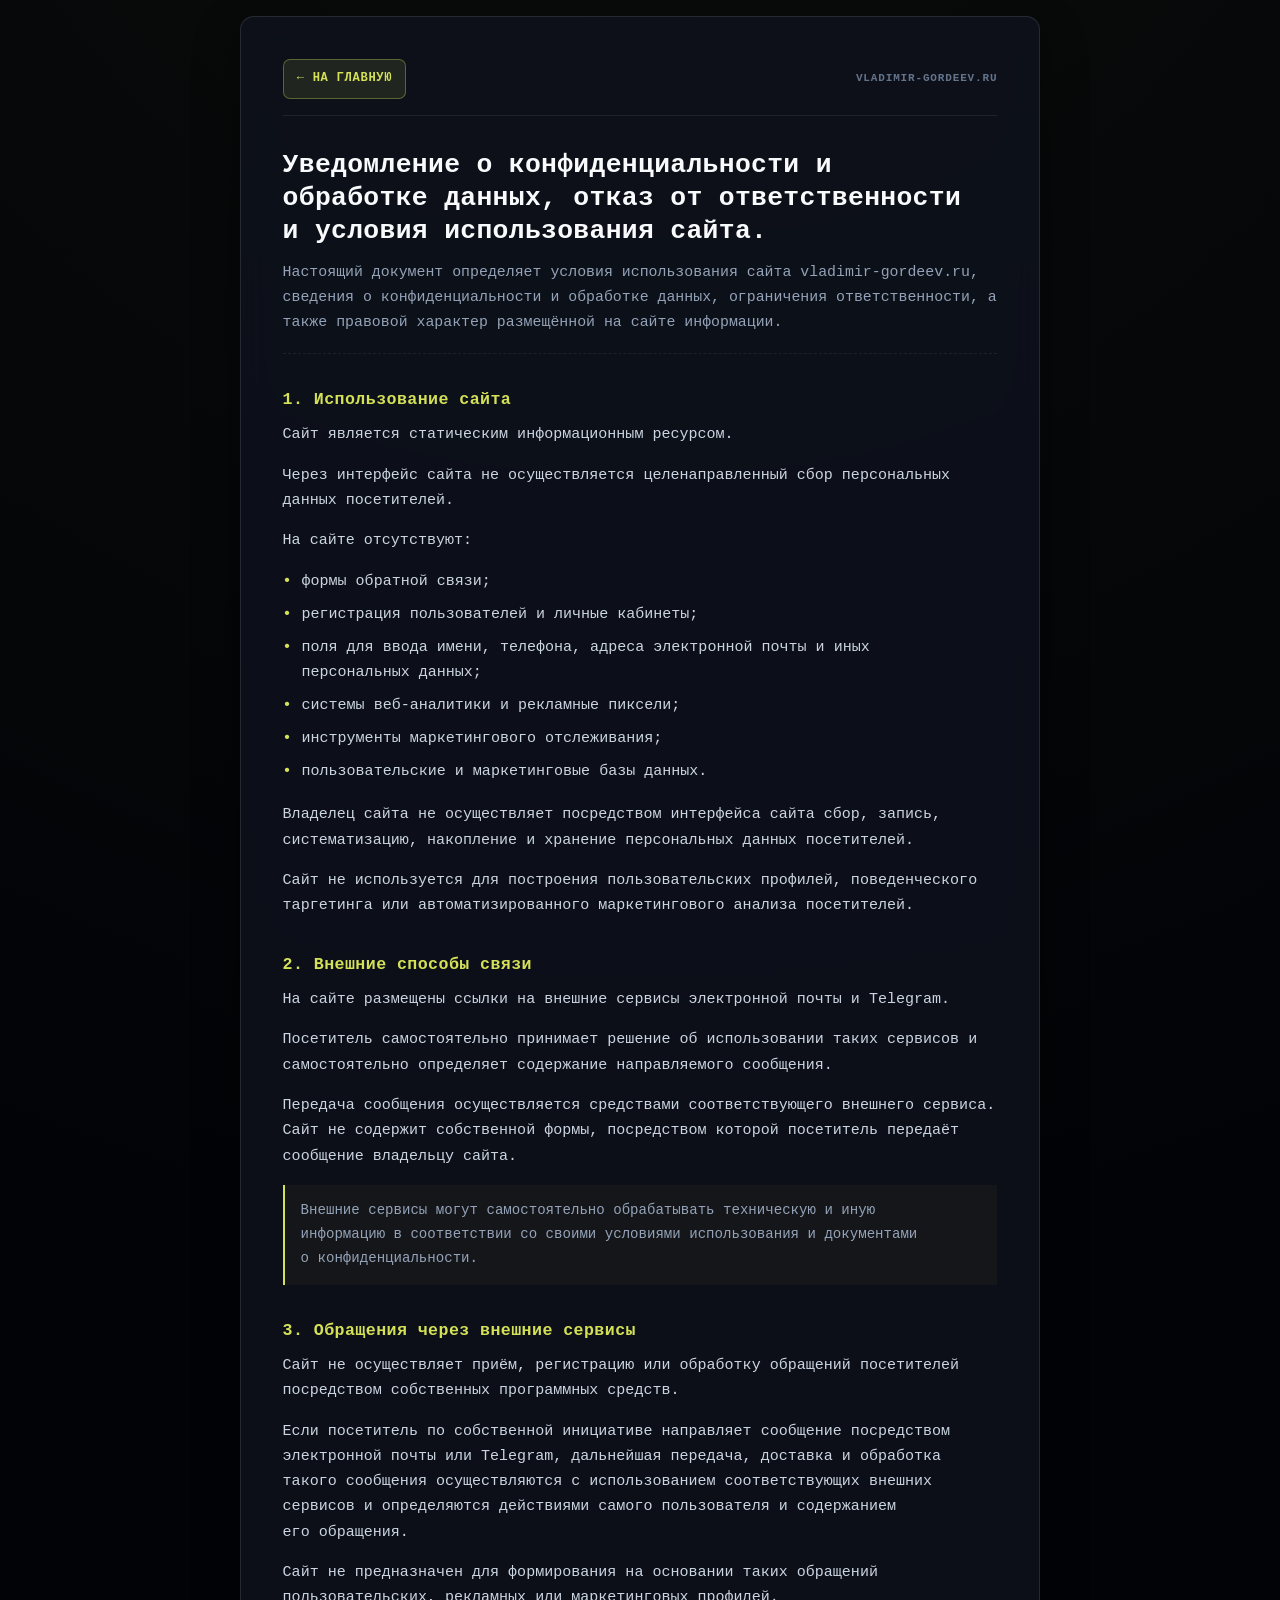
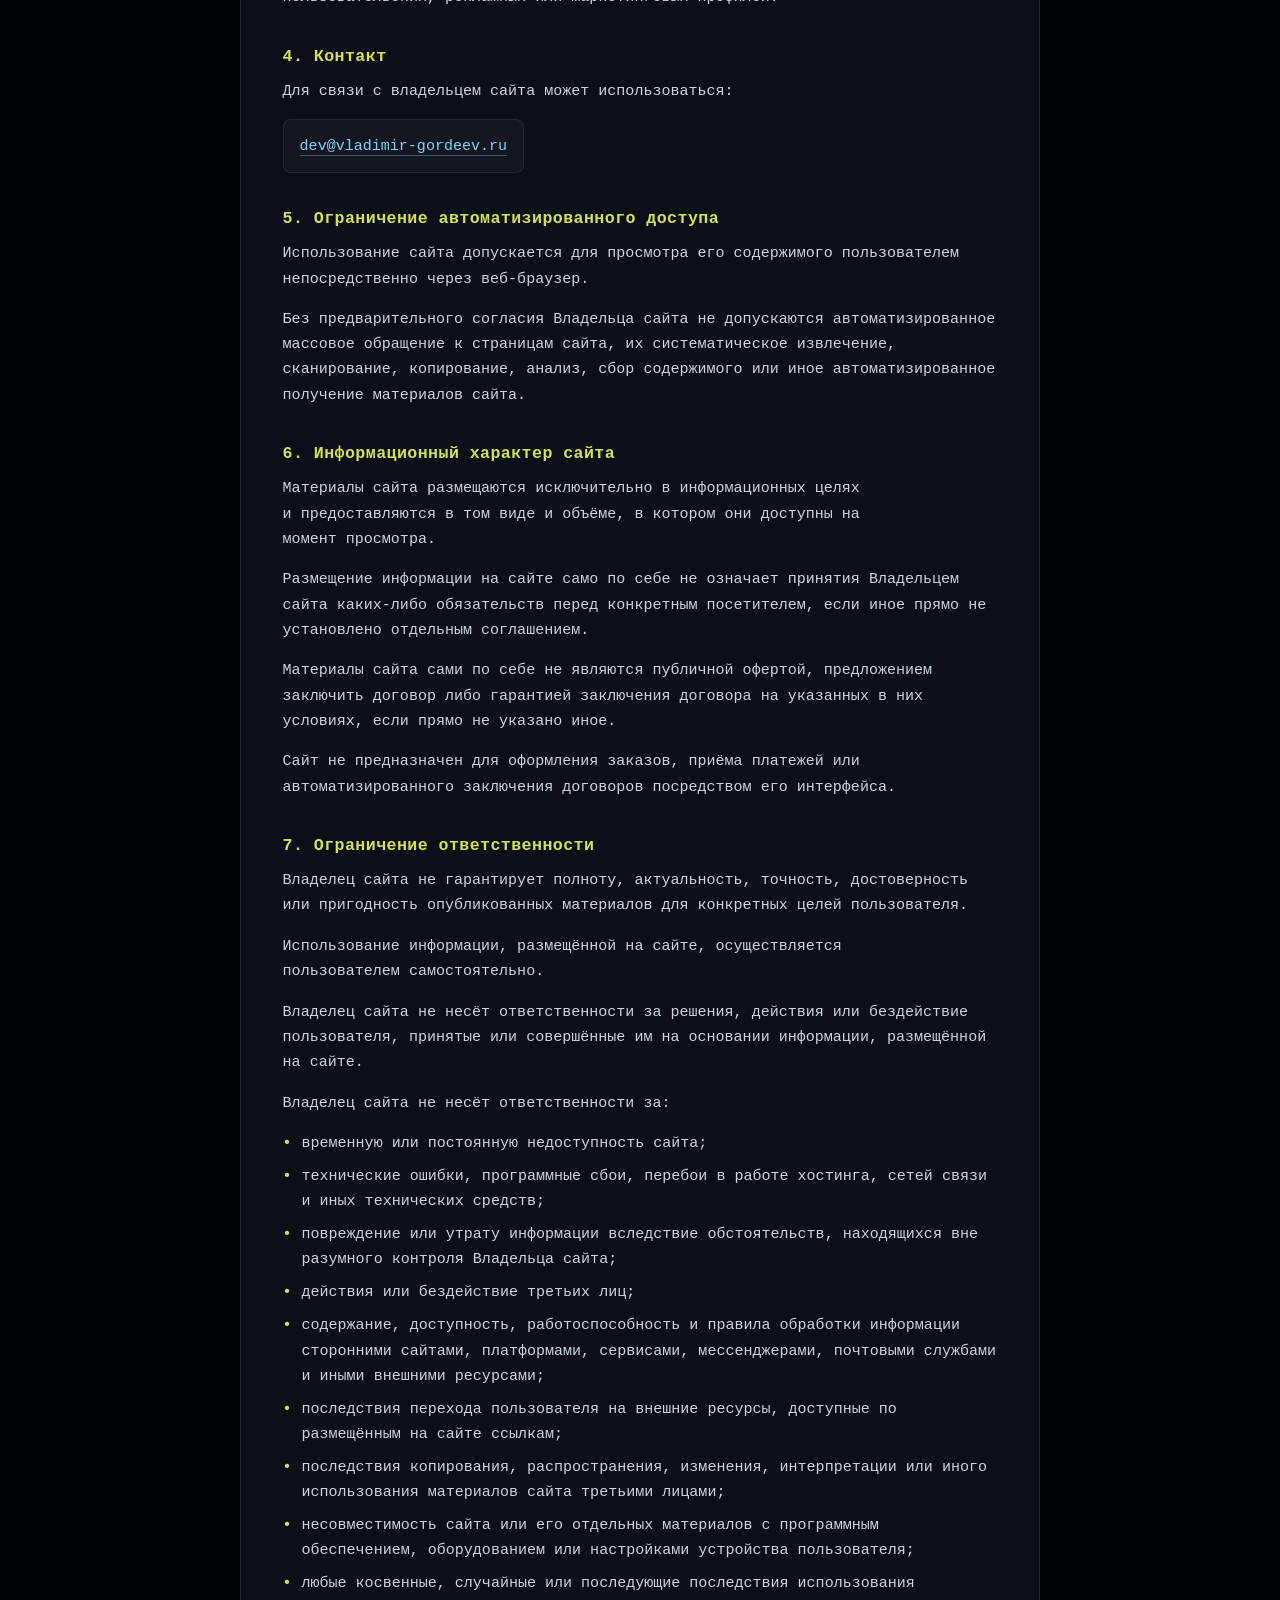
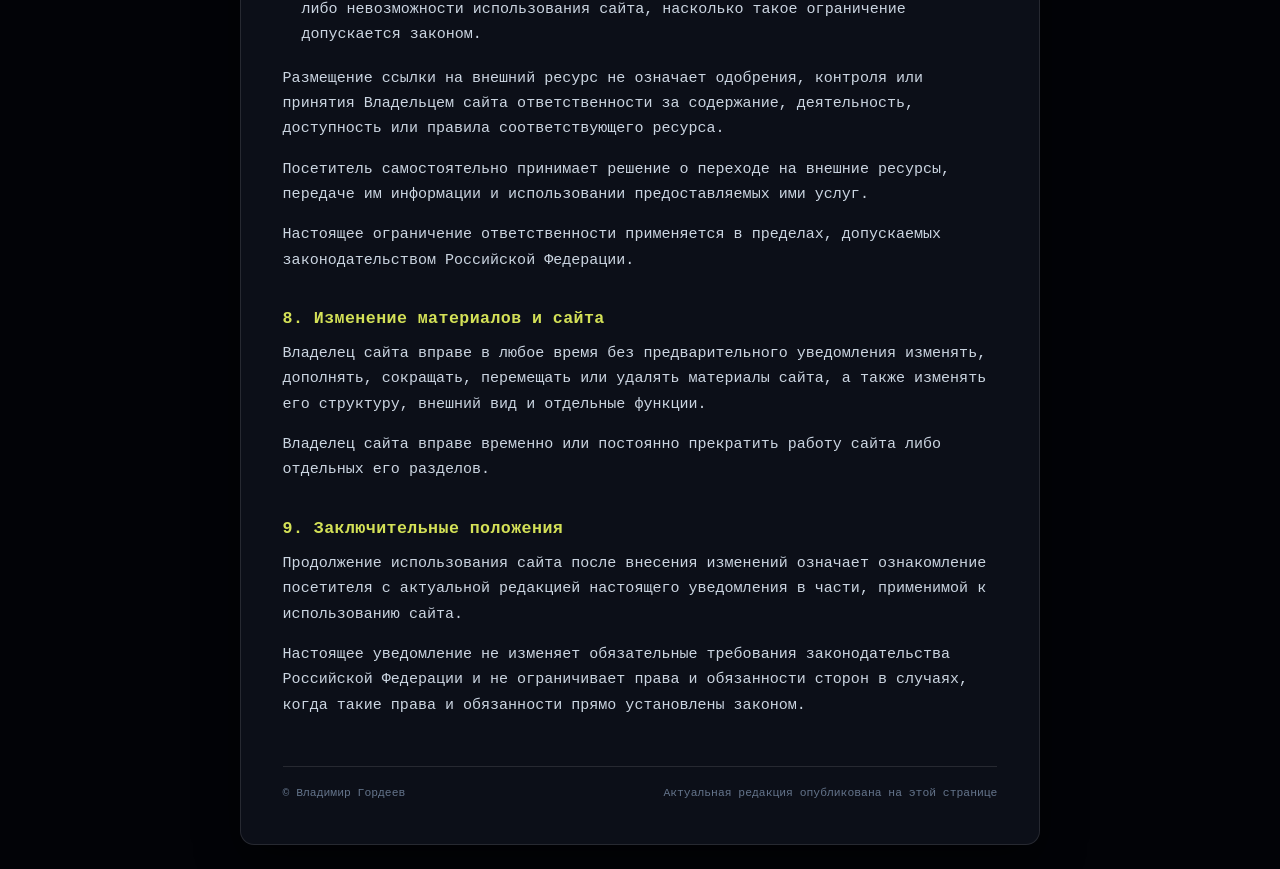
==== privacy.html @ 222e79b0 "2 2" ====
<!DOCTYPE html>
<html lang="ru">
<head>
  <meta charset="UTF-8">

  <meta
    name="viewport"
    content="width=device-width, initial-scale=1, viewport-fit=cover"
  >

  <meta
    name="robots"
    content="noindex, nofollow"
  >

  <meta
    name="referrer"
    content="no-referrer"
  >

  <meta
    name="theme-color"
    content="#020307"
  >

  <title>Уведомление о конфиденциальности // vladimir-gordeev.ru</title>

  <style>
    :root {
      color-scheme: dark;

      --bg: #020307;
      --panel: rgba(14, 18, 28, 0.88);
      --panel-soft: rgba(255, 255, 255, 0.035);

      --text: #cbd5e1;
      --text-soft: #94a3b8;
      --text-muted: #64748b;
      --heading: #f8fafc;

      --accent: #d4e157;
      --accent-soft: rgba(212, 225, 87, 0.10);
      --accent-border: rgba(212, 225, 87, 0.34);

      --link: #7dd3fc;
      --link-hover: #bae6fd;

      --border: rgba(255, 255, 255, 0.11);
      --border-soft: rgba(255, 255, 255, 0.075);

      --radius: 14px;
      --content-width: 800px;
    }

    :where(*, *::before, *::after) {
      box-sizing: border-box;
    }

    html {
      min-width: 320px;
      background: var(--bg);
      scroll-behavior: smooth;
    }

    body {
      min-width: 320px;
      min-height: 100vh;
      min-height: 100dvh;

      margin: 0;

      background:
        radial-gradient(
          circle at 50% -10%,
          rgba(212, 225, 87, 0.045),
          transparent 38%
        ),
        var(--bg);

      color: var(--text);

      font-family:
        ui-monospace,
        SFMono-Regular,
        Menlo,
        Monaco,
        Consolas,
        "Liberation Mono",
        "Courier New",
        monospace;

      font-size: clamp(
        0.84rem,
        0.8rem + 0.18vw,
        0.94rem
      );

      line-height: 1.68;

      padding-block-start:
        max(1rem, env(safe-area-inset-top));

      padding-block-end:
        max(1.5rem, env(safe-area-inset-bottom));

      padding-inline-start:
        max(0.85rem, env(safe-area-inset-left));

      padding-inline-end:
        max(0.85rem, env(safe-area-inset-right));

      overflow-x: hidden;
      text-rendering: optimizeLegibility;
      -webkit-font-smoothing: antialiased;
    }

    a {
      -webkit-tap-highlight-color: transparent;
    }

    .page {
      width: 100%;
      max-width: var(--content-width);
      margin-inline: auto;
    }

    .container {
      width: 100%;
      min-width: 0;

      background: var(--panel);

      border: 1px solid var(--border);
      border-radius: var(--radius);

      padding-block:
        clamp(1.05rem, 3.5vw, 2.6rem);

      padding-inline:
        clamp(1rem, 4vw, 2.6rem);

      box-shadow:
        0 18px 45px rgba(0, 0, 0, 0.48);

      backdrop-filter: blur(16px);
      -webkit-backdrop-filter: blur(16px);
    }

    .header-nav {
      display: flex;
      align-items: center;
      justify-content: space-between;
      gap: 1rem;

      margin-block-end: clamp(1.5rem, 4vw, 2.1rem);
      padding-block-end: 1rem;

      border-block-end: 1px solid var(--border-soft);
    }

    .btn-back {
      display: inline-flex;
      align-items: center;
      justify-content: center;
      gap: 0.4rem;

      min-height: 40px;

      padding-block: 0.48rem;
      padding-inline: 0.82rem;

      border: 1px solid var(--accent-border);
      border-radius: 7px;

      background: var(--accent-soft);

      color: var(--accent);
      text-decoration: none;

      font-size: 0.76rem;
      font-weight: 700;
      letter-spacing: 0.055em;
      text-transform: uppercase;

      transition:
        background-color 0.18s ease,
        border-color 0.18s ease,
        transform 0.14s ease;
    }

    .btn-back:hover {
      background: rgba(212, 225, 87, 0.17);
      border-color: rgba(212, 225, 87, 0.72);
      transform: translateY(-1px);
    }

    .btn-back:active {
      transform: translateY(0);
    }

    .btn-back:focus-visible,
    .text-link:focus-visible {
      outline: 2px solid var(--link);
      outline-offset: 3px;
    }

    .doc-badge {
      min-width: 0;

      color: var(--text-muted);

      font-size: 0.69rem;
      font-weight: 600;
      letter-spacing: 0.075em;
      text-transform: uppercase;

      text-align: right;

      overflow-wrap: anywhere;
    }

    h1 {
      margin: 0 0 0.8rem;

      color: var(--heading);

      font-size:
        clamp(
          1.22rem,
          2.2vw,
          1.65rem
        );

      line-height: 1.24;
      letter-spacing: 0.012em;

      text-wrap: balance;
    }

    .lead-text {
      margin: 0 0 clamp(1.65rem, 4vw, 2.2rem);

      padding-block-end: 1.1rem;

      border-block-end: 1px dashed var(--border-soft);

      color: var(--text-soft);

      font-size: clamp(
        0.86rem,
        0.83rem + 0.15vw,
        0.93rem
      );

      text-wrap: pretty;
    }

    section {
      min-width: 0;
    }

    h2 {
      margin-block:
        clamp(1.7rem, 4vw, 2.2rem)
        0.72rem;

      color: var(--accent);

      font-size:
        clamp(
          0.98rem,
          1.3vw,
          1.12rem
        );

      line-height: 1.3;
      letter-spacing: 0.025em;
    }

    section:first-of-type h2 {
      margin-block-start: 0;
    }

    p {
      margin-block: 0 0.95rem;

      color: var(--text);

      overflow-wrap: anywhere;
      text-wrap: pretty;
    }

    ul {
      margin-block:
        0.15rem
        1.15rem;

      padding: 0;

      list-style: none;
    }

    li {
      position: relative;

      margin-block-end: 0.48rem;
      padding-inline-start: 1.18rem;

      color: var(--text);

      overflow-wrap: anywhere;
      text-wrap: pretty;
    }

    li:last-child {
      margin-block-end: 0;
    }

    li::before {
      content: "•";

      position: absolute;
      inset-inline-start: 0;
      inset-block-start: 0;

      color: var(--accent);
      font-weight: 700;
    }

    .text-link {
      display: inline;

      color: var(--link);
      text-decoration: none;

      border-block-end:
        1px solid rgba(125, 211, 252, 0.38);

      overflow-wrap: anywhere;

      transition:
        color 0.18s ease,
        border-color 0.18s ease;
    }

    .text-link:hover {
      color: var(--link-hover);
      border-color: var(--link-hover);
    }

    .contact-card {
      width: fit-content;
      max-width: 100%;

      margin-block:
        0.85rem 1.35rem;

      padding-block: 0.82rem;
      padding-inline: 1rem;

      background: var(--panel-soft);

      border: 1px solid var(--border-soft);
      border-radius: 8px;

      overflow-wrap: anywhere;
    }

    .notice {
      margin-block: 1rem 1.15rem;

      padding-block: 0.9rem;
      padding-inline: 1rem;

      border-inline-start: 2px solid var(--accent);
      background: rgba(212, 225, 87, 0.035);

      color: var(--text-soft);

      font-size: 0.88rem;

      overflow-wrap: anywhere;
      text-wrap: pretty;
    }

    .footer-note {
      display: flex;
      align-items: flex-start;
      justify-content: space-between;

      gap: 0.8rem 1.5rem;
      flex-wrap: wrap;

      margin-block-start: clamp(2.3rem, 5vw, 3rem);
      padding-block-start: 1.15rem;

      border-block-start: 1px solid var(--border);

      color: var(--text-muted);

      font-size: 0.71rem;
      line-height: 1.5;
    }

    .footer-note span {
      max-width: 100%;
      overflow-wrap: anywhere;
    }

    @media (max-width: 560px) {
      body {
        font-size: 0.86rem;
      }

      .container {
        border-radius: 11px;
        padding-inline: 1rem;
      }

      .header-nav {
        align-items: flex-start;
      }

      .doc-badge {
        max-width: 45%;
      }

      h1 {
        font-size: 1.23rem;
      }

      h2 {
        font-size: 1rem;
      }

      .footer-note {
        flex-direction: column;
        gap: 0.35rem;
      }
    }

    @media (max-width: 380px) {
      body {
        padding-inline: 0.55rem;
      }

      .container {
        padding-inline: 0.9rem;
        border-radius: 9px;
      }

      .header-nav {
        flex-direction: column;
        align-items: stretch;
        gap: 0.7rem;
      }

      .btn-back {
        width: 100%;
      }

      .doc-badge {
        max-width: none;
        text-align: left;
      }
    }

    @media (hover: none) {
      .btn-back:hover {
        transform: none;
        background: var(--accent-soft);
        border-color: var(--accent-border);
      }
    }

    @media (prefers-reduced-motion: reduce) {
      html {
        scroll-behavior: auto;
      }

      *,
      *::before,
      *::after {
        scroll-behavior: auto !important;
        transition: none !important;
        animation: none !important;
      }
    }

    @media print {
      :root {
        color-scheme: light;
      }

      body {
        padding: 0;
        background: #fff;
        color: #111;
        font-family: Georgia, "Times New Roman", serif;
        font-size: 11pt;
      }

      .container {
        max-width: none;
        border: 0;
        border-radius: 0;
        box-shadow: none;
        background: #fff;
        padding: 0;
        backdrop-filter: none;
        -webkit-backdrop-filter: none;
      }

      .header-nav {
        display: none;
      }

      h1,
      h2,
      p,
      li,
      .lead-text,
      .footer-note {
        color: #111 !important;
      }

      h2 {
        break-after: avoid;
      }

      p,
      li {
        orphans: 3;
        widows: 3;
      }

      .contact-card {
        border-color: #ccc;
        background: #f7f7f7;
      }

      .text-link {
        color: #111;
        border: 0;
      }

      .text-link::after {
        content: " (" attr(href) ")";
        font-size: 0.9em;
      }

      .footer-note {
        border-color: #ccc;
      }

      .notice {
        border-inline-start-color: #555;
        background: #f5f5f5;
      }
    }
  </style>
</head>

<body>
  <main class="page">
    <article class="container" aria-labelledby="page-title">

      <nav class="header-nav" aria-label="Навигация">
        <a href="/" class="btn-back">
          ← На главную
        </a>

        <span class="doc-badge">
          vladimir-gordeev.ru
        </span>
      </nav>

      <header>
        <h1 id="page-title">
          Уведомление о конфиденциальности и обработке данных, отказ от ответственности и условия использования сайта.

        </h1>

        <p class="lead-text">
		  Настоящий документ определяет условия использования сайта
		  vladimir-gordeev.ru, сведения о конфиденциальности и обработке
		  данных, ограничения ответственности, а также правовой характер
		  размещённой на сайте информации.
		</p>
      </header>

      <section aria-labelledby="section-1">
        <h2 id="section-1">1. Использование сайта</h2>

        <p>
          Сайт является статическим информационным ресурсом.
        </p>

        <p>
          Через интерфейс сайта не осуществляется целенаправленный
          сбор персональных данных посетителей.
        </p>

        <p>
          На сайте отсутствуют:
        </p>

        <ul>
          <li>формы обратной связи;</li>
          <li>регистрация пользователей и личные кабинеты;</li>
          <li>поля для ввода имени, телефона, адреса электронной почты и иных персональных данных;</li>
          <li>системы веб-аналитики и рекламные пиксели;</li>
          <li>инструменты маркетингового отслеживания;</li>
          <li>пользовательские и маркетинговые базы данных.</li>
        </ul>

        <p>
          Владелец сайта не осуществляет посредством интерфейса сайта
          сбор, запись, систематизацию, накопление и хранение
          персональных данных посетителей.
        </p>

        <p>
          Сайт не используется для построения пользовательских
          профилей, поведенческого таргетинга или автоматизированного
          маркетингового анализа посетителей.
        </p>
      </section>

      <section aria-labelledby="section-2">
        <h2 id="section-2">2. Внешние способы связи</h2>

        <p>
          На сайте размещены ссылки на внешние сервисы электронной
          почты и Telegram.
        </p>

        <p>
          Посетитель самостоятельно принимает решение об использовании
          таких сервисов и самостоятельно определяет содержание
          направляемого сообщения.
        </p>

        <p>
          Передача сообщения осуществляется средствами соответствующего
          внешнего сервиса. Сайт не содержит собственной формы,
          посредством которой посетитель передаёт сообщение владельцу
          сайта.
        </p>

        <div class="notice">
          Внешние сервисы могут самостоятельно обрабатывать техническую
          и иную информацию в соответствии со своими условиями
          использования и документами о конфиденциальности.
        </div>
      </section>

      <section aria-labelledby="section-3">
        <h2 id="section-3">3. Обращения через внешние сервисы</h2>

        <p>
          Сайт не осуществляет приём, регистрацию или обработку
          обращений посетителей посредством собственных программных
          средств.
        </p>

        <p>
          Если посетитель по собственной инициативе направляет
          сообщение посредством электронной почты или Telegram,
          дальнейшая передача, доставка и обработка такого сообщения
          осуществляются с использованием соответствующих внешних
          сервисов и определяются действиями самого пользователя
          и содержанием его обращения.
        </p>

        <p>
          Сайт не предназначен для формирования на основании таких
          обращений пользовательских, рекламных или маркетинговых
          профилей.
        </p>
      </section>

      <section aria-labelledby="section-4">
        <h2 id="section-4">4. Контакт</h2>

        <p>
          Для связи с владельцем сайта может использоваться:
        </p>

        <div class="contact-card">
          <a
            href="mailto:dev@vladimir-gordeev.ru"
            class="text-link"
          >
            dev@vladimir-gordeev.ru
          </a>
        </div>
      </section>

      <section aria-labelledby="section-5">
        <h2 id="section-5">
          5. Ограничение автоматизированного доступа
        </h2>

        <p>
          Использование сайта допускается для просмотра его содержимого
          пользователем непосредственно через веб-браузер.
        </p>

        <p>
          Без предварительного согласия Владельца сайта не допускаются
          автоматизированное массовое обращение к страницам сайта,
          их систематическое извлечение, сканирование, копирование,
          анализ, сбор содержимого или иное автоматизированное
          получение материалов сайта.
        </p>
      </section>

      <section aria-labelledby="section-6">
        <h2 id="section-6">6. Информационный характер сайта</h2>

        <p>
          Материалы сайта размещаются исключительно в информационных
          целях и предоставляются в том виде и объёме, в котором они
          доступны на момент просмотра.
        </p>

        <p>
          Размещение информации на сайте само по себе не означает
          принятия Владельцем сайта каких-либо обязательств перед
          конкретным посетителем, если иное прямо не установлено
          отдельным соглашением.
        </p>

        <p>
          Материалы сайта сами по себе не являются публичной офертой,
          предложением заключить договор либо гарантией заключения
          договора на указанных в них условиях, если прямо не указано
          иное.
        </p>

        <p>
          Сайт не предназначен для оформления заказов, приёма платежей
          или автоматизированного заключения договоров посредством
          его интерфейса.
        </p>
      </section>

      <section aria-labelledby="section-7">
        <h2 id="section-7">7. Ограничение ответственности</h2>

        <p>
          Владелец сайта не гарантирует полноту, актуальность,
          точность, достоверность или пригодность опубликованных
          материалов для конкретных целей пользователя.
        </p>

        <p>
          Использование информации, размещённой на сайте,
          осуществляется пользователем самостоятельно.
        </p>

        <p>
          Владелец сайта не несёт ответственности за решения,
          действия или бездействие пользователя, принятые или
          совершённые им на основании информации, размещённой
          на сайте.
        </p>

        <p>
          Владелец сайта не несёт ответственности за:
        </p>

        <ul>
          <li>
            временную или постоянную недоступность сайта;
          </li>

          <li>
            технические ошибки, программные сбои, перебои в работе
            хостинга, сетей связи и иных технических средств;
          </li>

          <li>
            повреждение или утрату информации вследствие обстоятельств,
            находящихся вне разумного контроля Владельца сайта;
          </li>

          <li>
            действия или бездействие третьих лиц;
          </li>

          <li>
            содержание, доступность, работоспособность и правила
            обработки информации сторонними сайтами, платформами,
            сервисами, мессенджерами, почтовыми службами и иными
            внешними ресурсами;
          </li>

          <li>
            последствия перехода пользователя на внешние ресурсы,
            доступные по размещённым на сайте ссылкам;
          </li>

          <li>
            последствия копирования, распространения, изменения,
            интерпретации или иного использования материалов сайта
            третьими лицами;
          </li>

          <li>
            несовместимость сайта или его отдельных материалов
            с программным обеспечением, оборудованием или настройками
            устройства пользователя;
          </li>

          <li>
            любые косвенные, случайные или последующие последствия
            использования либо невозможности использования сайта,
            насколько такое ограничение допускается законом.
          </li>
        </ul>

        <p>
          Размещение ссылки на внешний ресурс не означает одобрения,
          контроля или принятия Владельцем сайта ответственности
          за содержание, деятельность, доступность или правила
          соответствующего ресурса.
        </p>

        <p>
          Посетитель самостоятельно принимает решение о переходе
          на внешние ресурсы, передаче им информации и использовании
          предоставляемых ими услуг.
        </p>

        <p>
          Настоящее ограничение ответственности применяется
          в пределах, допускаемых законодательством Российской Федерации.
        </p>
      </section>

      <section aria-labelledby="section-8">
        <h2 id="section-8">8. Изменение материалов и сайта</h2>

        <p>
          Владелец сайта вправе в любое время без предварительного
          уведомления изменять, дополнять, сокращать, перемещать или
          удалять материалы сайта, а также изменять его структуру,
          внешний вид и отдельные функции.
        </p>

        <p>
          Владелец сайта вправе временно или постоянно прекратить
          работу сайта либо отдельных его разделов.
        </p>
      </section>

      <section aria-labelledby="section-9">
        <h2 id="section-9">9. Заключительные положения</h2>

        <p>
          Продолжение использования сайта после внесения изменений
          означает ознакомление посетителя с актуальной редакцией
          настоящего уведомления в части, применимой к использованию
          сайта.
        </p>

        <p>
          Настоящее уведомление не изменяет обязательные требования
          законодательства Российской Федерации и не ограничивает
          права и обязанности сторон в случаях, когда такие права
          и обязанности прямо установлены законом.
        </p>
      </section>

      <footer class="footer-note">
        <span>© Владимир Гордеев</span>
        <span>Актуальная редакция опубликована на этой странице</span>
      </footer>

    </article>
  </main>
</body>
</html>
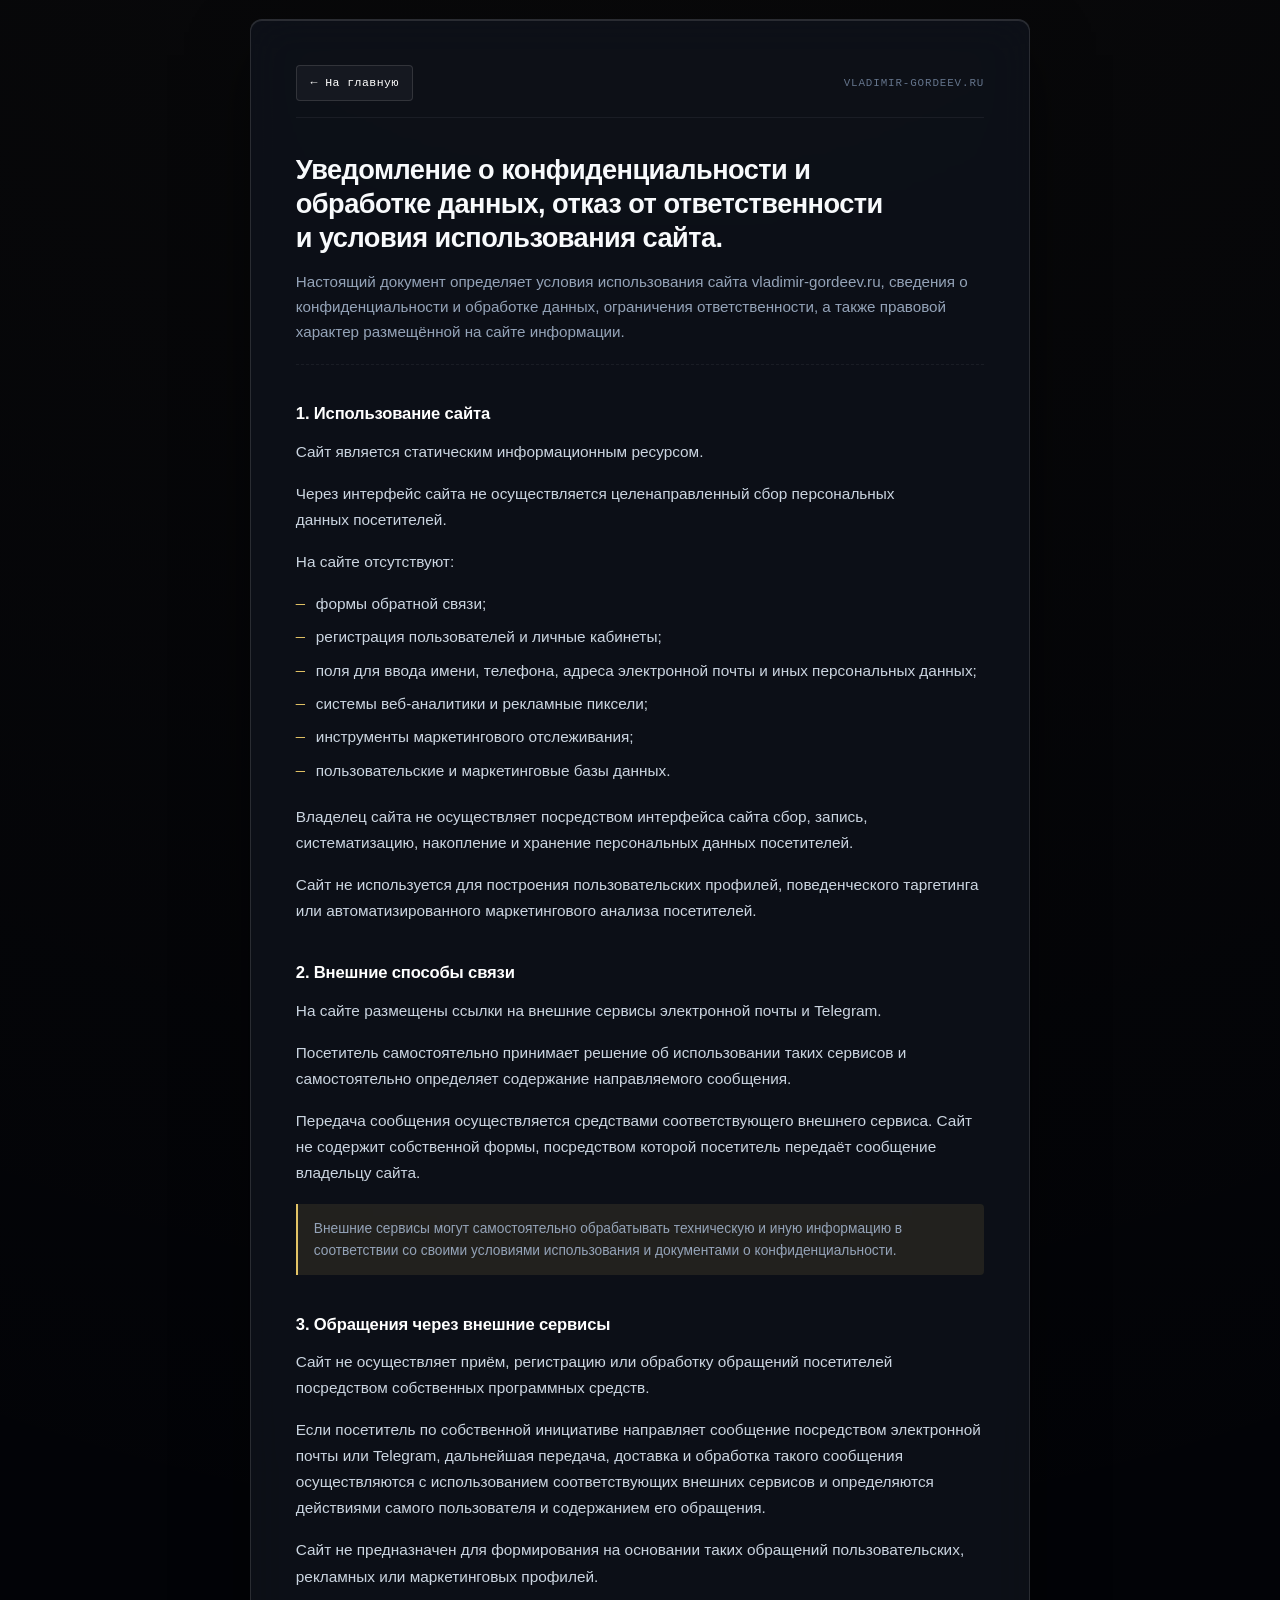
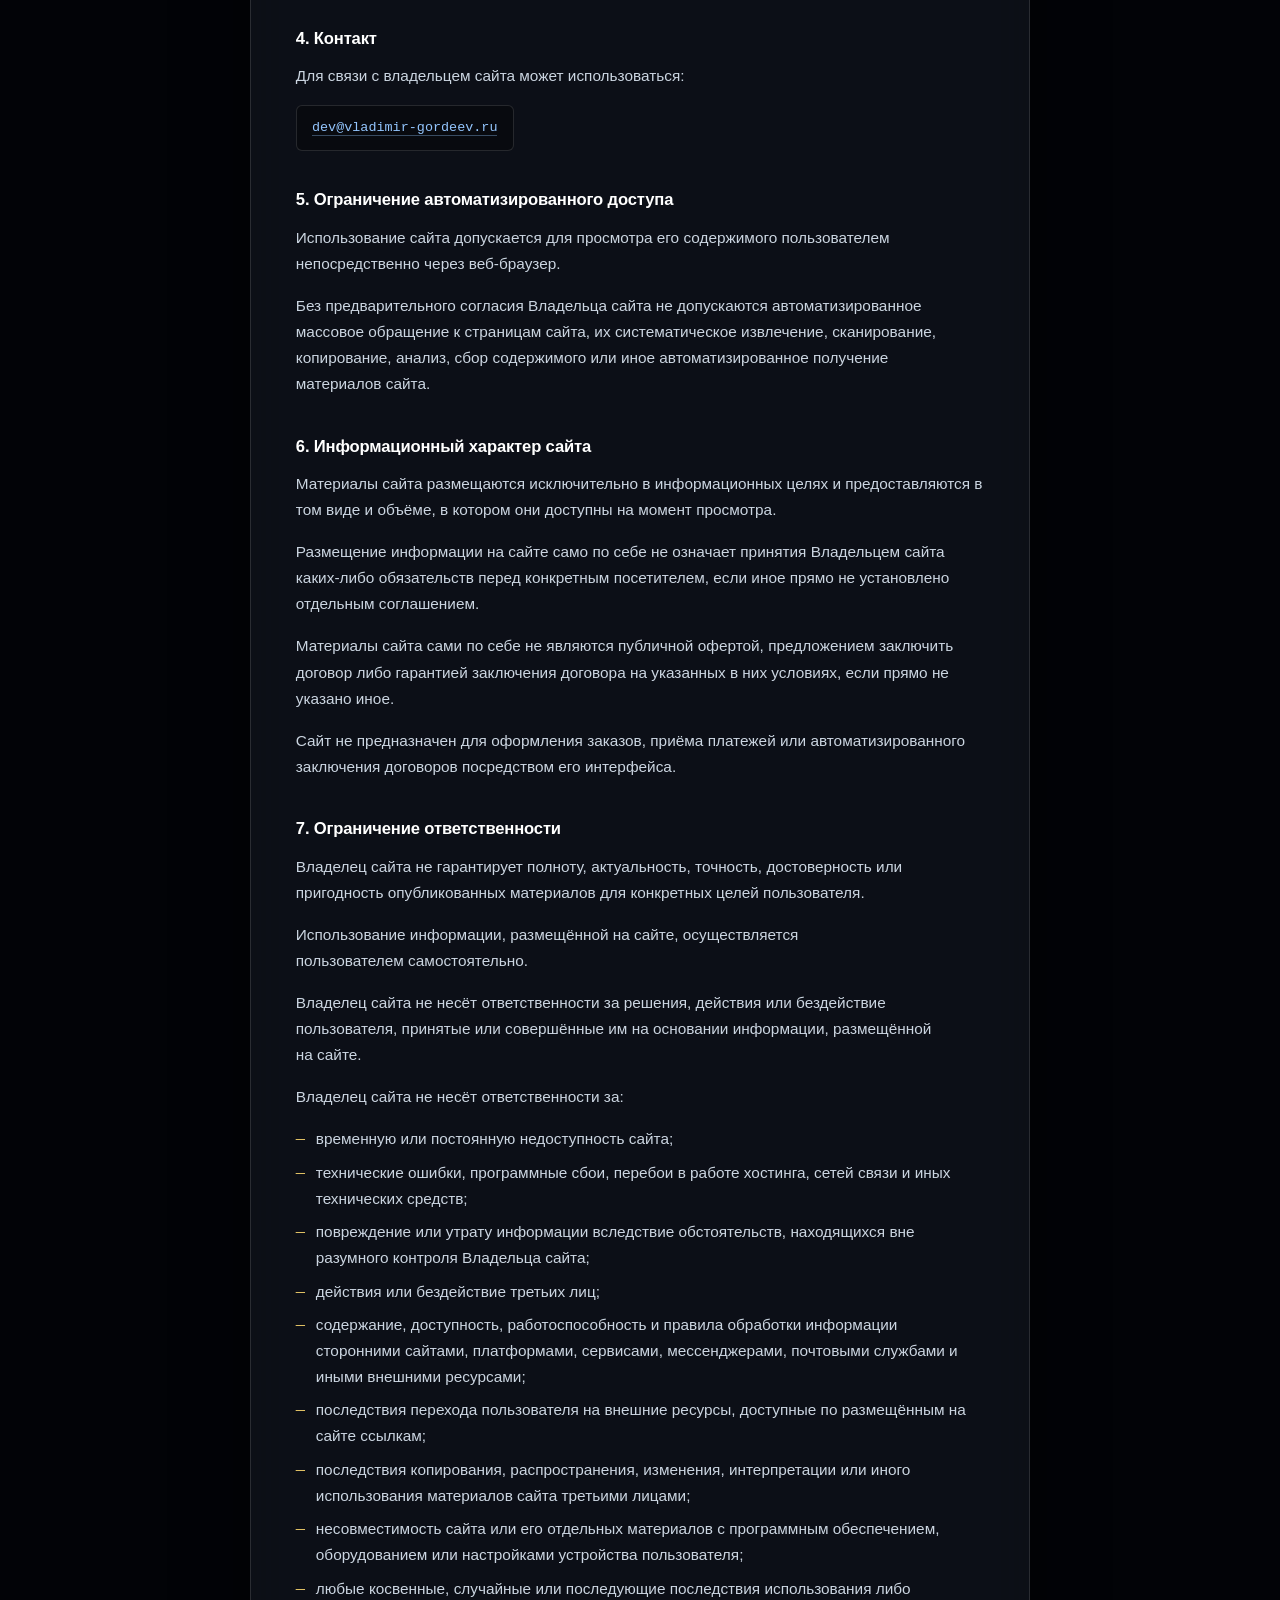
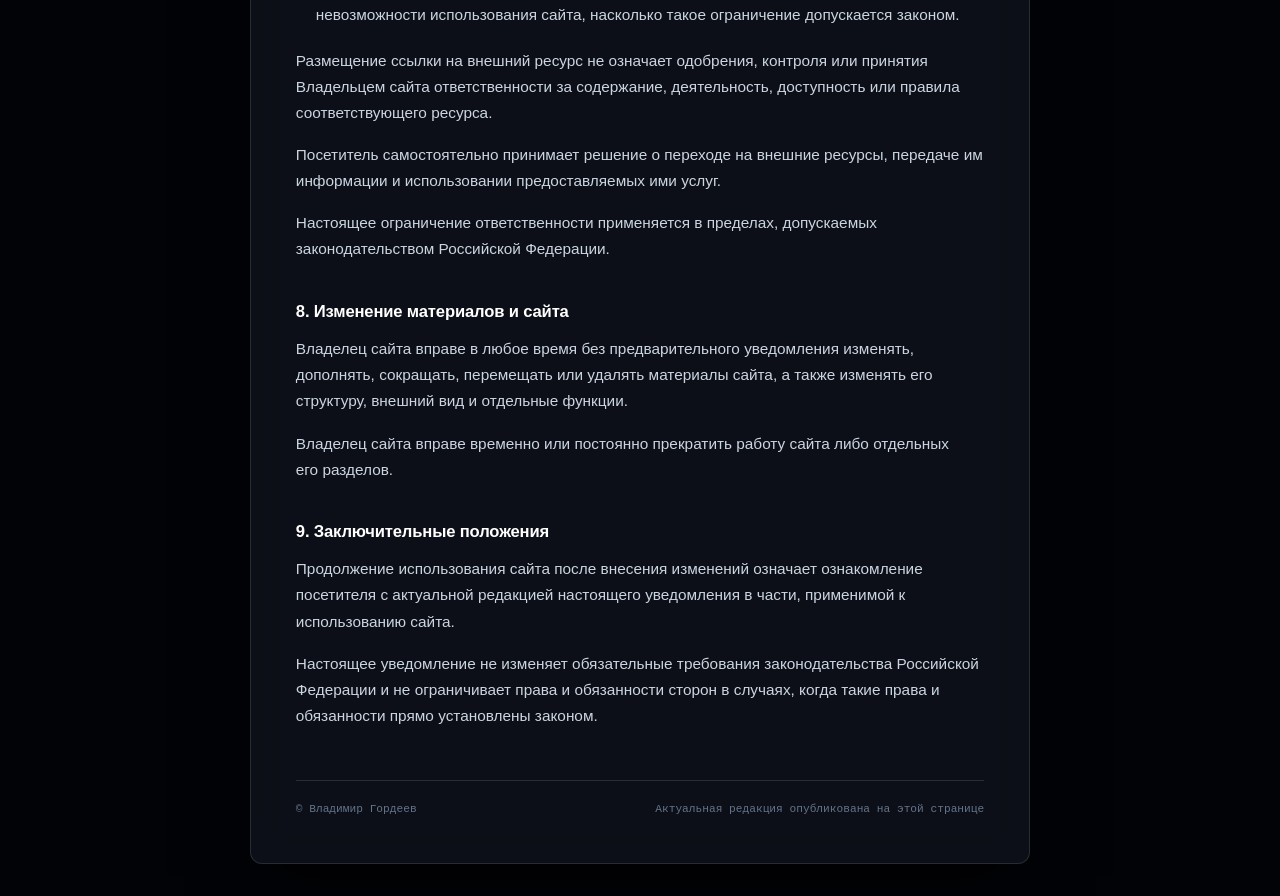
==== commit 8513bf80: "6" ====
--- a/privacy.html
+++ b/privacy.html
@@ -2,54 +2,84 @@
 <html lang="ru">
 <head>
   <meta charset="UTF-8">
-
-  <meta
-    name="viewport"
-    content="width=device-width, initial-scale=1, viewport-fit=cover"
-  >
-
-  <meta
-    name="robots"
-    content="noindex, nofollow"
-  >
-
-  <meta
-    name="referrer"
-    content="no-referrer"
-  >
-
-  <meta
-    name="theme-color"
-    content="#020307"
-  >
-
+  <meta name="viewport" content="width=device-width, initial-scale=1, viewport-fit=cover">
+  
   <title>Уведомление о конфиденциальности // vladimir-gordeev.ru</title>
 
+  <!-- Безопасность и защита данных -->
+  <!-- 1. Content Security Policy: строгая изоляция страницы (без внешних подключений) -->
+  <meta http-equiv="Content-Security-Policy" content="default-src 'self'; script-src 'self' 'unsafe-inline'; style-src 'self' 'unsafe-inline'; img-src 'self' data:; font-src 'self'; connect-src 'self';">
+  <!-- 2. Приватность: полный запрет передачи Referrer при кликах по ссылкам (почта/Telegram) -->
+  <meta name="referrer" content="no-referrer">
+  <!-- 3. Поисковые роботы: закрыто от индексации -->
+  <meta name="robots" content="noindex, nofollow">
+
+  <!-- Системные параметры отображения -->
+  <meta name="theme-color" content="#020307">
+  <meta name="color-scheme" content="dark">
+
+  <!-- Фавиконы (единый стиль с главной страницей) -->
+  <link rel="icon" href="/favicon.ico" sizes="any">
+  <link rel="icon" href="/assets/favicons/favicon.svg" type="image/svg+xml">
+  <link rel="apple-touch-icon" sizes="180x180" href="/assets/favicons/apple-touch-icon.png">
+
+  <!-- Защита от кликджекинга для GitHub Pages (стандарт OWASP Frame-Busting) -->
+  <style id="antiClickjack">
+    body { display: none !important; }
+  </style>
+  <script>
+    if (self === top) {
+      var antiClickjack = document.getElementById('antiClickjack');
+      antiClickjack.parentNode.removeChild(antiClickjack);
+    } else {
+      top.location = self.location;
+    }
+  </script>
+  <noscript>
+    <style>body { display: block !important; }</style>
+  </noscript>
+
   <style>
+    /* ==========================================================================
+       PRIVACY & LEGAL STYLESHEET — SWISS EDITORIAL & PRECISION CHASSIS
+       (Синхронизировано с дизайн-системой главной страницы: благородный титан и латунь)
+       ========================================================================== */
     :root {
       color-scheme: dark;
 
+      /* Шрифтовой дуэт */
+      --font-ui: -apple-system, BlinkMacSystemFont, "Segoe UI", Roboto, "Helvetica Neue", Arial, sans-serif;
+      --font-mono: ui-monospace, "SF Mono", "Menlo", "Consolas", monospace;
+
+      /* Поверхности */
       --bg: #020307;
-      --panel: rgba(14, 18, 28, 0.88);
-      --panel-soft: rgba(255, 255, 255, 0.035);
-
+      --panel: rgba(14, 18, 26, 0.88);
+      --panel-soft: rgba(255, 255, 255, 0.03);
+
+      /* Типографика */
+      --text-pure: #ffffff;
       --text: #cbd5e1;
       --text-soft: #94a3b8;
       --text-muted: #64748b;
       --heading: #f8fafc;
 
-      --accent: #d4e157;
-      --accent-soft: rgba(212, 225, 87, 0.10);
-      --accent-border: rgba(212, 225, 87, 0.34);
-
-      --link: #7dd3fc;
-      --link-hover: #bae6fd;
-
-      --border: rgba(255, 255, 255, 0.11);
-      --border-soft: rgba(255, 255, 255, 0.075);
-
-      --radius: 14px;
-      --content-width: 800px;
+      /* Инженерная латунь и акценты (вместо ядовитого салатового) */
+      --accent-solar: #e2c366;
+      --accent-solar-soft: rgba(226, 195, 102, 0.10);
+      --accent-solar-hover: #f0d482;
+
+      /* Ссылки (титановый голубой) */
+      --link: #93c5fd;
+      --link-hover: #bfdbfe;
+
+      /* Прецизионные границы (hairline) */
+      --border: rgba(255, 255, 255, 0.12);
+      --border-soft: rgba(255, 255, 255, 0.06);
+
+      --radius: 12px;
+      --content-width: 780px;
+
+      --duration: 160ms;
     }
 
     :where(*, *::before, *::after) {
@@ -66,49 +96,18 @@
       min-width: 320px;
       min-height: 100vh;
       min-height: 100dvh;
-
       margin: 0;
-
       background:
-        radial-gradient(
-          circle at 50% -10%,
-          rgba(212, 225, 87, 0.045),
-          transparent 38%
-        ),
+        radial-gradient(circle at 50% -10%, rgba(226, 195, 102, 0.035), transparent 45%),
         var(--bg);
-
       color: var(--text);
-
-      font-family:
-        ui-monospace,
-        SFMono-Regular,
-        Menlo,
-        Monaco,
-        Consolas,
-        "Liberation Mono",
-        "Courier New",
-        monospace;
-
-      font-size: clamp(
-        0.84rem,
-        0.8rem + 0.18vw,
-        0.94rem
-      );
-
-      line-height: 1.68;
-
-      padding-block-start:
-        max(1rem, env(safe-area-inset-top));
-
-      padding-block-end:
-        max(1.5rem, env(safe-area-inset-bottom));
-
-      padding-inline-start:
-        max(0.85rem, env(safe-area-inset-left));
-
-      padding-inline-end:
-        max(0.85rem, env(safe-area-inset-right));
-
+      font-family: var(--font-ui);
+      font-size: clamp(0.88rem, 0.84rem + 0.18vw, 0.96rem);
+      line-height: 1.7;
+      padding-block-start: max(1.2rem, env(safe-area-inset-top));
+      padding-block-end: max(2rem, env(safe-area-inset-bottom));
+      padding-inline-start: max(0.85rem, env(safe-area-inset-left));
+      padding-inline-end: max(0.85rem, env(safe-area-inset-right));
       overflow-x: hidden;
       text-rendering: optimizeLegibility;
       -webkit-font-smoothing: antialiased;
@@ -127,23 +126,16 @@
     .container {
       width: 100%;
       min-width: 0;
-
       background: var(--panel);
-
       border: 1px solid var(--border);
       border-radius: var(--radius);
-
-      padding-block:
-        clamp(1.05rem, 3.5vw, 2.6rem);
-
-      padding-inline:
-        clamp(1rem, 4vw, 2.6rem);
-
-      box-shadow:
-        0 18px 45px rgba(0, 0, 0, 0.48);
-
-      backdrop-filter: blur(16px);
-      -webkit-backdrop-filter: blur(16px);
+      padding-block: clamp(1.2rem, 4vw, 2.8rem);
+      padding-inline: clamp(1.1rem, 4.5vw, 2.8rem);
+      box-shadow: 
+        0 24px 64px -12px rgba(0, 0, 0, 0.75),
+        inset 0 1px 0 0 rgba(255, 255, 255, 0.12);
+      backdrop-filter: blur(20px) saturate(130%);
+      -webkit-backdrop-filter: blur(20px) saturate(130%);
     }
 
     .header-nav {
@@ -151,46 +143,35 @@
       align-items: center;
       justify-content: space-between;
       gap: 1rem;
-
-      margin-block-end: clamp(1.5rem, 4vw, 2.1rem);
+      margin-block-end: clamp(1.5rem, 4vw, 2.2rem);
       padding-block-end: 1rem;
-
       border-block-end: 1px solid var(--border-soft);
     }
 
+    /* Кнопка "Назад": строгий приборный стиль */
     .btn-back {
       display: inline-flex;
       align-items: center;
       justify-content: center;
-      gap: 0.4rem;
-
-      min-height: 40px;
-
-      padding-block: 0.48rem;
-      padding-inline: 0.82rem;
-
-      border: 1px solid var(--accent-border);
-      border-radius: 7px;
-
-      background: var(--accent-soft);
-
-      color: var(--accent);
+      gap: 0.45rem;
+      min-height: 36px;
+      padding-block: 0.4rem;
+      padding-inline: 0.85rem;
+      border: 1px solid var(--border);
+      border-radius: 4px;
+      background: rgba(255, 255, 255, 0.04);
+      color: var(--text-pure);
       text-decoration: none;
-
-      font-size: 0.76rem;
-      font-weight: 700;
-      letter-spacing: 0.055em;
-      text-transform: uppercase;
-
-      transition:
-        background-color 0.18s ease,
-        border-color 0.18s ease,
-        transform 0.14s ease;
+      font-family: var(--font-mono);
+      font-size: 0.72rem;
+      font-weight: 500;
+      letter-spacing: 0.04em;
+      transition: all var(--duration) cubic-bezier(0.16, 1, 0.3, 1);
     }
 
     .btn-back:hover {
-      background: rgba(212, 225, 87, 0.17);
-      border-color: rgba(212, 225, 87, 0.72);
+      background: rgba(255, 255, 255, 0.08);
+      border-color: rgba(255, 255, 255, 0.28);
       transform: translateY(-1px);
     }
 
@@ -200,58 +181,38 @@
 
     .btn-back:focus-visible,
     .text-link:focus-visible {
-      outline: 2px solid var(--link);
+      outline: 2px solid var(--accent-solar);
       outline-offset: 3px;
     }
 
     .doc-badge {
       min-width: 0;
-
       color: var(--text-muted);
-
-      font-size: 0.69rem;
+      font-family: var(--font-mono);
+      font-size: 0.68rem;
+      font-weight: 500;
+      letter-spacing: 0.08em;
+      text-transform: uppercase;
+      text-align: right;
+    }
+
+    h1 {
+      margin: 0 0 0.85rem;
+      color: var(--heading);
+      font-size: clamp(1.25rem, 2.4vw, 1.7rem);
       font-weight: 600;
-      letter-spacing: 0.075em;
-      text-transform: uppercase;
-
-      text-align: right;
-
-      overflow-wrap: anywhere;
-    }
-
-    h1 {
-      margin: 0 0 0.8rem;
-
-      color: var(--heading);
-
-      font-size:
-        clamp(
-          1.22rem,
-          2.2vw,
-          1.65rem
-        );
-
-      line-height: 1.24;
-      letter-spacing: 0.012em;
-
+      line-height: 1.25;
+      letter-spacing: -0.02em;
       text-wrap: balance;
     }
 
     .lead-text {
-      margin: 0 0 clamp(1.65rem, 4vw, 2.2rem);
-
-      padding-block-end: 1.1rem;
-
+      margin: 0 0 clamp(1.6rem, 4vw, 2.4rem);
+      padding-block-end: 1.25rem;
       border-block-end: 1px dashed var(--border-soft);
-
       color: var(--text-soft);
-
-      font-size: clamp(
-        0.86rem,
-        0.83rem + 0.15vw,
-        0.93rem
-      );
-
+      font-size: clamp(0.88rem, 0.84rem + 0.15vw, 0.95rem);
+      line-height: 1.65;
       text-wrap: pretty;
     }
 
@@ -259,22 +220,14 @@
       min-width: 0;
     }
 
+    /* Подзаголовки: благородный белый цвет вместо неона */
     h2 {
-      margin-block:
-        clamp(1.7rem, 4vw, 2.2rem)
-        0.72rem;
-
-      color: var(--accent);
-
-      font-size:
-        clamp(
-          0.98rem,
-          1.3vw,
-          1.12rem
-        );
-
+      margin-block: clamp(1.8rem, 4vw, 2.4rem) 0.85rem;
+      color: var(--text-pure);
+      font-size: clamp(1.02rem, 1.3vw, 1.15rem);
+      font-weight: 600;
       line-height: 1.3;
-      letter-spacing: 0.025em;
+      letter-spacing: -0.01em;
     }
 
     section:first-of-type h2 {
@@ -282,32 +235,23 @@
     }
 
     p {
-      margin-block: 0 0.95rem;
-
+      margin-block: 0 1rem;
       color: var(--text);
-
       overflow-wrap: anywhere;
       text-wrap: pretty;
     }
 
     ul {
-      margin-block:
-        0.15rem
-        1.15rem;
-
+      margin-block: 0.3rem 1.25rem;
       padding: 0;
-
       list-style: none;
     }
 
     li {
       position: relative;
-
-      margin-block-end: 0.48rem;
-      padding-inline-start: 1.18rem;
-
+      margin-block-end: 0.45rem;
+      padding-inline-start: 1.25rem;
       color: var(--text);
-
       overflow-wrap: anywhere;
       text-wrap: pretty;
     }
@@ -316,31 +260,24 @@
       margin-block-end: 0;
     }
 
+    /* Строгий технический маркер (тире) вместо зеленого кружочка */
     li::before {
-      content: "•";
-
+      content: "—";
       position: absolute;
       inset-inline-start: 0;
       inset-block-start: 0;
-
-      color: var(--accent);
-      font-weight: 700;
+      color: var(--accent-solar);
+      font-family: var(--font-mono);
+      font-weight: 400;
     }
 
     .text-link {
       display: inline;
-
       color: var(--link);
       text-decoration: none;
-
-      border-block-end:
-        1px solid rgba(125, 211, 252, 0.38);
-
+      border-block-end: 1px solid rgba(147, 197, 253, 0.35);
       overflow-wrap: anywhere;
-
-      transition:
-        color 0.18s ease,
-        border-color 0.18s ease;
+      transition: color var(--duration) ease, border-color var(--duration) ease;
     }
 
     .text-link:hover {
@@ -351,34 +288,28 @@
     .contact-card {
       width: fit-content;
       max-width: 100%;
-
-      margin-block:
-        0.85rem 1.35rem;
-
-      padding-block: 0.82rem;
+      margin-block: 0.85rem 1.4rem;
+      padding-block: 0.65rem;
+      padding-inline: 0.95rem;
+      background: rgba(0, 0, 0, 0.28);
+      border: 1px solid var(--border);
+      border-radius: 6px;
+      font-family: var(--font-mono);
+      font-size: 0.84rem;
+      overflow-wrap: anywhere;
+    }
+
+    /* Инженерная врезка */
+    .notice {
+      margin-block: 1.1rem 1.35rem;
+      padding-block: 0.85rem;
       padding-inline: 1rem;
-
-      background: var(--panel-soft);
-
-      border: 1px solid var(--border-soft);
-      border-radius: 8px;
-
-      overflow-wrap: anywhere;
-    }
-
-    .notice {
-      margin-block: 1rem 1.15rem;
-
-      padding-block: 0.9rem;
-      padding-inline: 1rem;
-
-      border-inline-start: 2px solid var(--accent);
-      background: rgba(212, 225, 87, 0.035);
-
+      border-inline-start: 2px solid var(--accent-solar);
+      background: var(--accent-solar-soft);
+      border-radius: 0 4px 4px 0;
       color: var(--text-soft);
-
-      font-size: 0.88rem;
-
+      font-size: 0.86rem;
+      line-height: 1.6;
       overflow-wrap: anywhere;
       text-wrap: pretty;
     }
@@ -387,18 +318,14 @@
       display: flex;
       align-items: flex-start;
       justify-content: space-between;
-
       gap: 0.8rem 1.5rem;
       flex-wrap: wrap;
-
-      margin-block-start: clamp(2.3rem, 5vw, 3rem);
-      padding-block-start: 1.15rem;
-
+      margin-block-start: clamp(2.5rem, 5vw, 3.2rem);
+      padding-block-start: 1.25rem;
       border-block-start: 1px solid var(--border);
-
       color: var(--text-muted);
-
-      font-size: 0.71rem;
+      font-family: var(--font-mono);
+      font-size: 0.7rem;
       line-height: 1.5;
     }
 
@@ -407,99 +334,52 @@
       overflow-wrap: anywhere;
     }
 
+    /* Адаптивность */
     @media (max-width: 560px) {
-      body {
-        font-size: 0.86rem;
-      }
-
-      .container {
-        border-radius: 11px;
-        padding-inline: 1rem;
-      }
-
-      .header-nav {
-        align-items: flex-start;
-      }
-
-      .doc-badge {
-        max-width: 45%;
-      }
-
-      h1 {
-        font-size: 1.23rem;
-      }
-
-      h2 {
-        font-size: 1rem;
-      }
-
-      .footer-note {
-        flex-direction: column;
-        gap: 0.35rem;
-      }
+      body { font-size: 0.88rem; }
+      .container { border-radius: 8px; padding-inline: 1rem; }
+      .header-nav { align-items: flex-start; }
+      .doc-badge { max-width: 50%; }
+      h1 { font-size: 1.25rem; }
+      h2 { font-size: 1.02rem; }
+      .footer-note { flex-direction: column; gap: 0.4rem; }
     }
 
     @media (max-width: 380px) {
-      body {
-        padding-inline: 0.55rem;
-      }
-
-      .container {
-        padding-inline: 0.9rem;
-        border-radius: 9px;
-      }
-
-      .header-nav {
-        flex-direction: column;
-        align-items: stretch;
-        gap: 0.7rem;
-      }
-
-      .btn-back {
-        width: 100%;
-      }
-
-      .doc-badge {
-        max-width: none;
-        text-align: left;
-      }
+      body { padding-inline: 0.5rem; }
+      .container { padding-inline: 0.85rem; }
+      .header-nav { flex-direction: column; align-items: stretch; gap: 0.75rem; }
+      .btn-back { width: 100%; }
+      .doc-badge { max-width: none; text-align: left; }
     }
 
     @media (hover: none) {
       .btn-back:hover {
         transform: none;
-        background: var(--accent-soft);
-        border-color: var(--accent-border);
+        background: rgba(255, 255, 255, 0.04);
+        border-color: var(--border);
       }
     }
 
     @media (prefers-reduced-motion: reduce) {
-      html {
-        scroll-behavior: auto;
-      }
-
-      *,
-      *::before,
-      *::after {
+      html, *, *::before, *::after {
         scroll-behavior: auto !important;
         transition: none !important;
         animation: none !important;
       }
     }
 
+    /* Стили для печати */
     @media print {
-      :root {
-        color-scheme: light;
-      }
-
+      :root { color-scheme: light; }
       body {
         padding: 0;
         background: #fff;
         color: #111;
         font-family: Georgia, "Times New Roman", serif;
-        font-size: 11pt;
+        font-size: 10pt;
+        line-height: 1.5;
       }
-
       .container {
         max-width: none;
         border: 0;
@@ -510,53 +390,15 @@
         backdrop-filter: none;
         -webkit-backdrop-filter: none;
       }
-
-      .header-nav {
-        display: none;
-      }
-
-      h1,
-      h2,
-      p,
-      li,
-      .lead-text,
-      .footer-note {
-        color: #111 !important;
-      }
-
-      h2 {
-        break-after: avoid;
-      }
-
-      p,
-      li {
-        orphans: 3;
-        widows: 3;
-      }
-
-      .contact-card {
-        border-color: #ccc;
-        background: #f7f7f7;
-      }
-
-      .text-link {
-        color: #111;
-        border: 0;
-      }
-
-      .text-link::after {
-        content: " (" attr(href) ")";
-        font-size: 0.9em;
-      }
-
-      .footer-note {
-        border-color: #ccc;
-      }
-
-      .notice {
-        border-inline-start-color: #555;
-        background: #f5f5f5;
-      }
+      .header-nav { display: none; }
+      h1, h2, p, li, .lead-text, .footer-note { color: #111 !important; }
+      h2 { break-after: avoid; }
+      p, li { orphans: 3; widows: 3; }
+      .contact-card { border-color: #ccc; background: #f7f7f7; }
+      .text-link { color: #111; border: 0; }
+      .text-link::after { content: " (" attr(href) ")"; font-size: 0.85em; }
+      .footer-note { border-color: #ccc; }
+      .notice { border-inline-start-color: #555; background: #f5f5f5; }
     }
   </style>
 </head>
